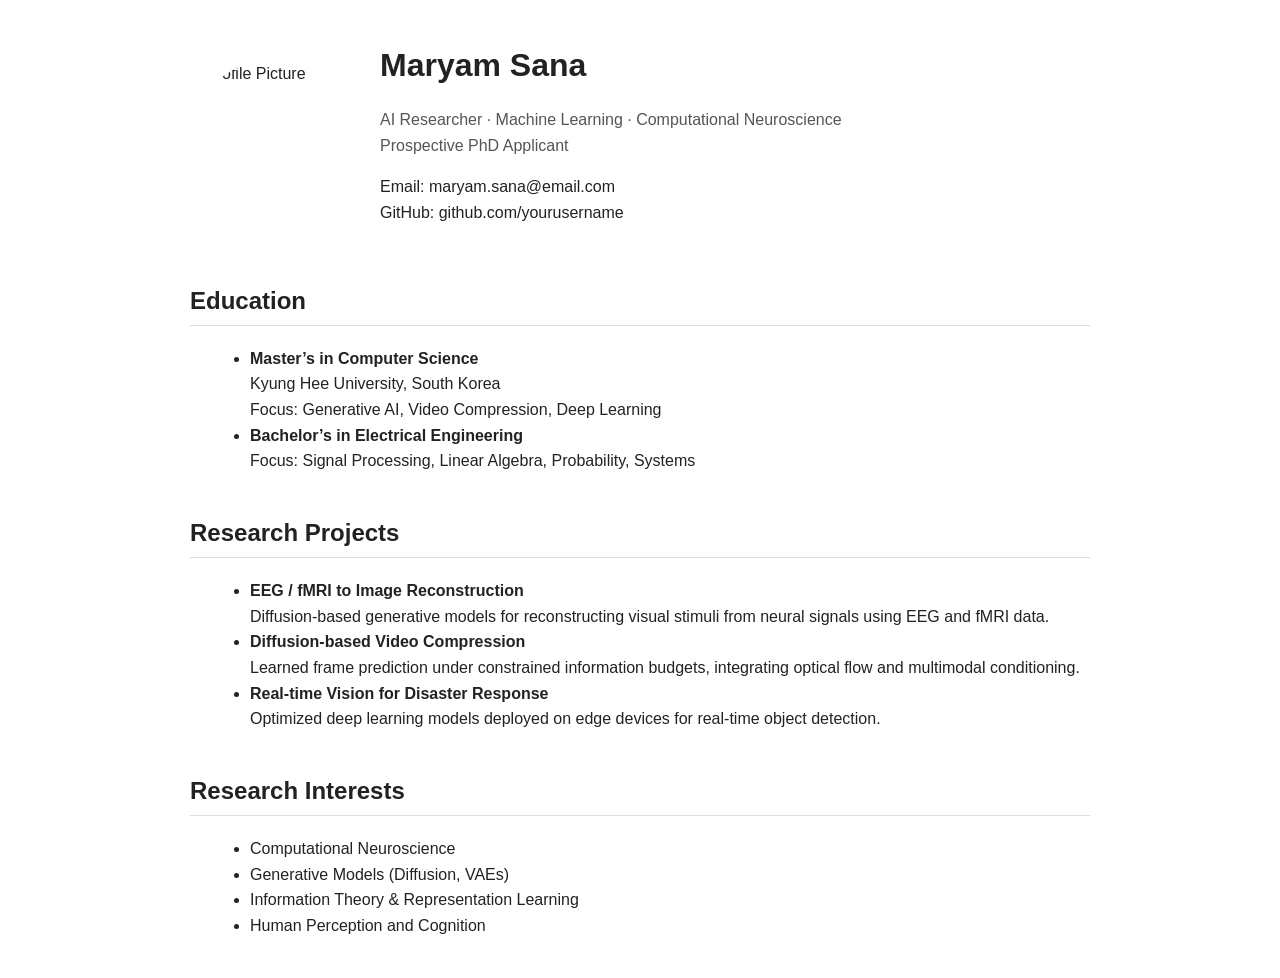
==== index.html @ d7da5d2d "Create initial index.html for research profile Initial creation" ====
<!DOCTYPE html>
<html lang="en">
<head>
    <meta charset="UTF-8">
    <meta name="viewport" content="width=device-width, initial-scale=1.0">
    <title>Maryam Sana | Research Profile</title>
    <style>
        body {
            font-family: Arial, Helvetica, sans-serif;
            max-width: 900px;
            margin: 40px auto;
            padding: 0 20px;
            line-height: 1.6;
            color: #222;
        }
        header {
            display: flex;
            align-items: center;
            gap: 30px;
            margin-bottom: 40px;
        }
        img {
            width: 160px;
            height: 160px;
            border-radius: 50%;
            object-fit: cover;
        }
        h1 {
            margin: 0;
        }
        h2 {
            margin-top: 40px;
            border-bottom: 1px solid #ddd;
            padding-bottom: 5px;
        }
        ul {
            margin-left: 20px;
        }
        .subtitle {
            color: #555;
        }
    </style>
</head>
<body>

<header>
    <img src="profile.jpg" alt="Profile Picture">
    <div>
        <h1>Maryam Sana</h1>
        <p class="subtitle">
            AI Researcher · Machine Learning · Computational Neuroscience<br>
            Prospective PhD Applicant
        </p>
        <p>
            Email: maryam.sana@email.com <br>
            GitHub: github.com/yourusername
        </p>
    </div>
</header>

<section>
    <h2>Education</h2>
    <ul>
        <li>
            <strong>Master’s in Computer Science</strong><br>
            Kyung Hee University, South Korea <br>
            Focus: Generative AI, Video Compression, Deep Learning
        </li>
        <li>
            <strong>Bachelor’s in Electrical Engineering</strong><br>
            Focus: Signal Processing, Linear Algebra, Probability, Systems
        </li>
    </ul>
</section>

<section>
    <h2>Research Projects</h2>
    <ul>
        <li>
            <strong>EEG / fMRI to Image Reconstruction</strong><br>
            Diffusion-based generative models for reconstructing visual stimuli
            from neural signals using EEG and fMRI data.
        </li>
        <li>
            <strong>Diffusion-based Video Compression</strong><br>
            Learned frame prediction under constrained information budgets,
            integrating optical flow and multimodal conditioning.
        </li>
        <li>
            <strong>Real-time Vision for Disaster Response</strong><br>
            Optimized deep learning models deployed on edge devices for
            real-time object detection.
        </li>
    </ul>
</section>

<section>
    <h2>Research Interests</h2>
    <ul>
        <li>Computational Neuroscience</li>
        <li>Generative Models (Diffusion, VAEs)</li>
        <li>Information Theory & Representation Learning</li>
        <li>Human Perception and Cognition</li>
    </ul>
</section>

</body>
</html>
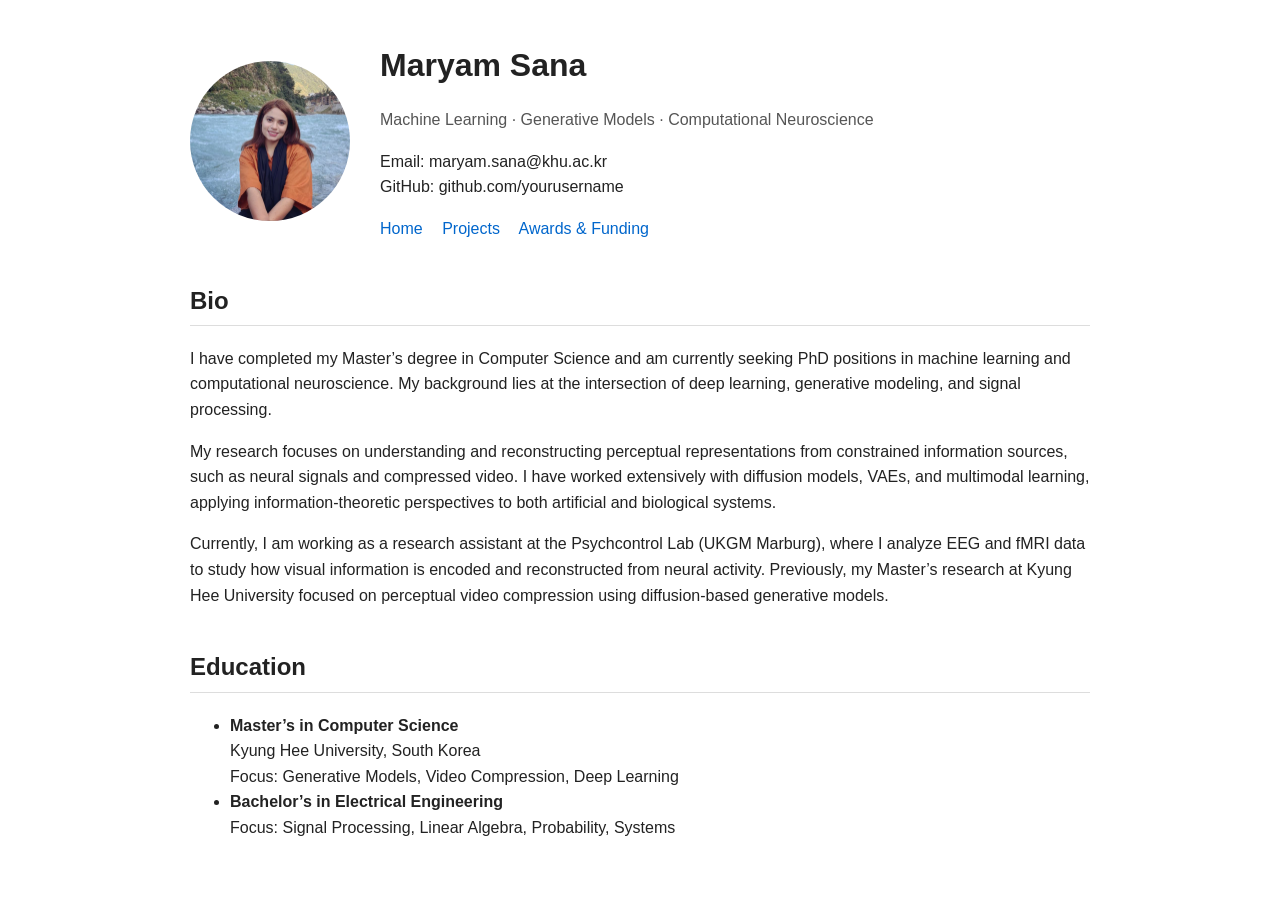
==== commit 7b319988: "initial version" ====
--- a/index.html
+++ b/index.html
@@ -17,13 +17,18 @@
             display: flex;
             align-items: center;
             gap: 30px;
-            margin-bottom: 40px;
+            margin-bottom: 30px;
         }
         img {
             width: 160px;
             height: 160px;
             border-radius: 50%;
             object-fit: cover;
+        }
+        nav a {
+            margin-right: 15px;
+            text-decoration: none;
+            color: #0066cc;
         }
         h1 {
             margin: 0;
@@ -33,9 +38,6 @@
             border-bottom: 1px solid #ddd;
             padding-bottom: 5px;
         }
-        ul {
-            margin-left: 20px;
-        }
         .subtitle {
             color: #555;
         }
@@ -44,27 +46,52 @@
 <body>
 
 <header>
-    <img src="profile.jpg" alt="Profile Picture">
+    <img src="profile_pic.jpg" alt="Profile Picture">
     <div>
         <h1>Maryam Sana</h1>
         <p class="subtitle">
-            AI Researcher · Machine Learning · Computational Neuroscience<br>
-            Prospective PhD Applicant
+            Machine Learning · Generative Models · Computational Neuroscience
         </p>
         <p>
-            Email: maryam.sana@email.com <br>
+            Email: maryam.sana@khu.ac.kr<br>
             GitHub: github.com/yourusername
         </p>
+        <nav>
+            <a href="index.html">Home</a>
+            <a href="projects.html">Projects</a>
+            <a href="awards.html">Awards & Funding</a>
+        </nav>
     </div>
 </header>
+
+<section>
+    <h2>Bio</h2>
+    <p>
+        I have completed my Master’s degree in Computer Science and am currently seeking PhD positions in
+        machine learning and computational neuroscience. My background lies at the intersection of deep learning,
+        generative modeling, and signal processing.
+    </p>
+    <p>
+        My research focuses on understanding and reconstructing perceptual representations from constrained
+        information sources, such as neural signals and compressed video. I have worked extensively with
+        diffusion models, VAEs, and multimodal learning, applying information-theoretic perspectives to both
+        artificial and biological systems.
+    </p>
+    <p>
+        Currently, I am working as a research assistant at the Psychcontrol Lab (UKGM Marburg), where I analyze
+        EEG and fMRI data to study how visual information is encoded and reconstructed from neural activity.
+        Previously, my Master’s research at Kyung Hee University focused on perceptual video compression using
+        diffusion-based generative models.
+    </p>
+</section>
 
 <section>
     <h2>Education</h2>
     <ul>
         <li>
             <strong>Master’s in Computer Science</strong><br>
-            Kyung Hee University, South Korea <br>
-            Focus: Generative AI, Video Compression, Deep Learning
+            Kyung Hee University, South Korea<br>
+            Focus: Generative Models, Video Compression, Deep Learning
         </li>
         <li>
             <strong>Bachelor’s in Electrical Engineering</strong><br>
@@ -73,36 +100,5 @@
     </ul>
 </section>
 
-<section>
-    <h2>Research Projects</h2>
-    <ul>
-        <li>
-            <strong>EEG / fMRI to Image Reconstruction</strong><br>
-            Diffusion-based generative models for reconstructing visual stimuli
-            from neural signals using EEG and fMRI data.
-        </li>
-        <li>
-            <strong>Diffusion-based Video Compression</strong><br>
-            Learned frame prediction under constrained information budgets,
-            integrating optical flow and multimodal conditioning.
-        </li>
-        <li>
-            <strong>Real-time Vision for Disaster Response</strong><br>
-            Optimized deep learning models deployed on edge devices for
-            real-time object detection.
-        </li>
-    </ul>
-</section>
-
-<section>
-    <h2>Research Interests</h2>
-    <ul>
-        <li>Computational Neuroscience</li>
-        <li>Generative Models (Diffusion, VAEs)</li>
-        <li>Information Theory & Representation Learning</li>
-        <li>Human Perception and Cognition</li>
-    </ul>
-</section>
-
 </body>
 </html>
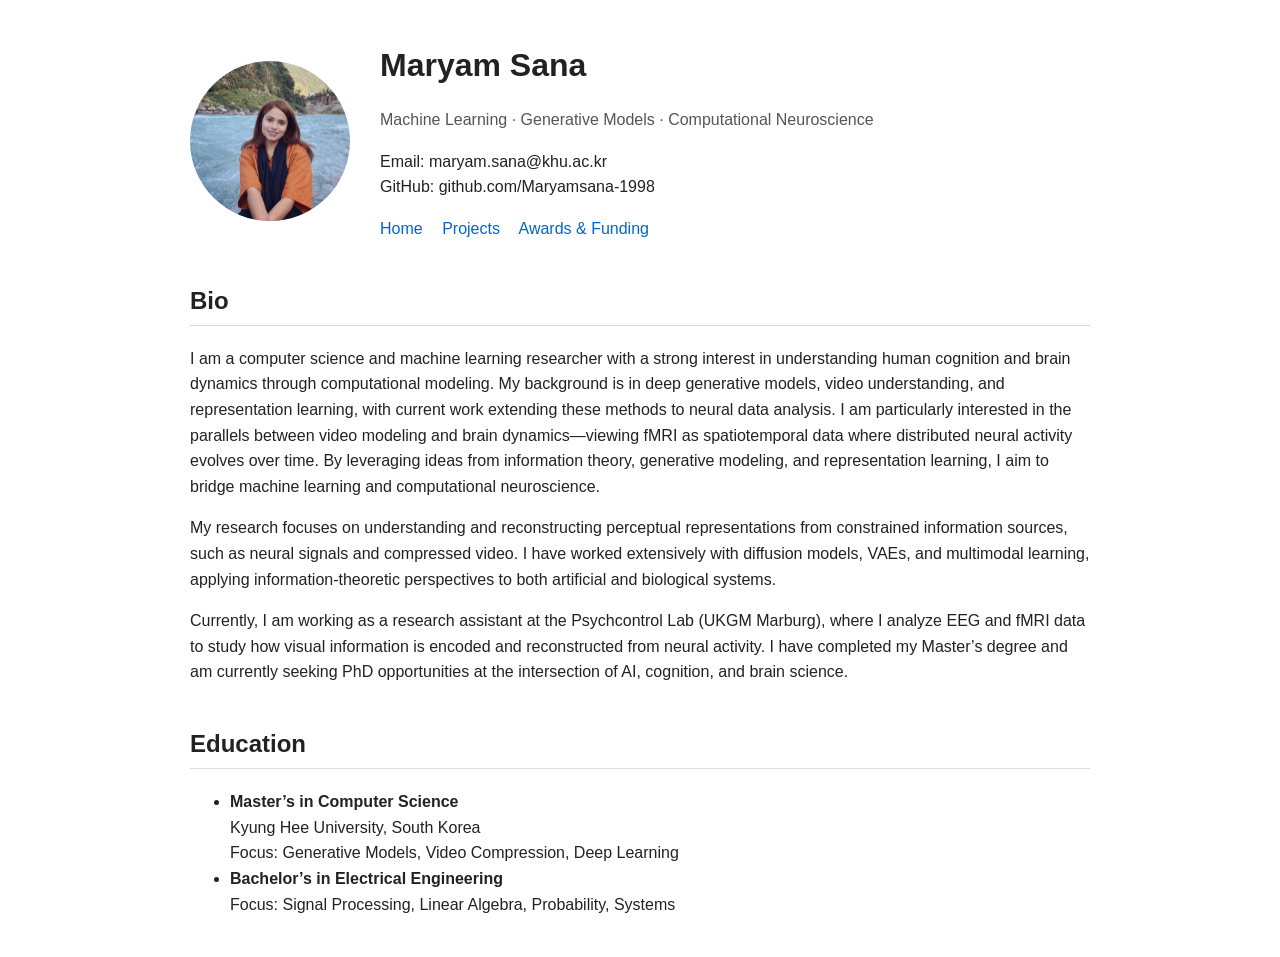
==== commit e26d2c31: "final changes added for v1" ====
--- a/index.html
+++ b/index.html
@@ -54,7 +54,7 @@
         </p>
         <p>
             Email: maryam.sana@khu.ac.kr<br>
-            GitHub: github.com/yourusername
+            GitHub: github.com/Maryamsana-1998
         </p>
         <nav>
             <a href="index.html">Home</a>
@@ -67,9 +67,13 @@
 <section>
     <h2>Bio</h2>
     <p>
-        I have completed my Master’s degree in Computer Science and am currently seeking PhD positions in
-        machine learning and computational neuroscience. My background lies at the intersection of deep learning,
-        generative modeling, and signal processing.
+        I am a computer science and machine learning researcher with a strong interest in understanding 
+        human cognition and brain dynamics through computational modeling. My background is in deep generative models, 
+        video understanding, and representation learning, with current work extending these methods to neural data analysis.
+        I am particularly interested in the parallels between video modeling and brain dynamics—viewing fMRI as spatiotemporal data
+         where distributed neural activity evolves over time. By leveraging ideas from information theory, 
+         generative modeling, and representation learning, I aim to bridge machine learning and computational neuroscience. 
+         
     </p>
     <p>
         My research focuses on understanding and reconstructing perceptual representations from constrained
@@ -80,8 +84,7 @@
     <p>
         Currently, I am working as a research assistant at the Psychcontrol Lab (UKGM Marburg), where I analyze
         EEG and fMRI data to study how visual information is encoded and reconstructed from neural activity.
-        Previously, my Master’s research at Kyung Hee University focused on perceptual video compression using
-        diffusion-based generative models.
+        I have completed my Master’s degree and am currently seeking PhD opportunities at the intersection of AI, cognition, and brain science.
     </p>
 </section>
 
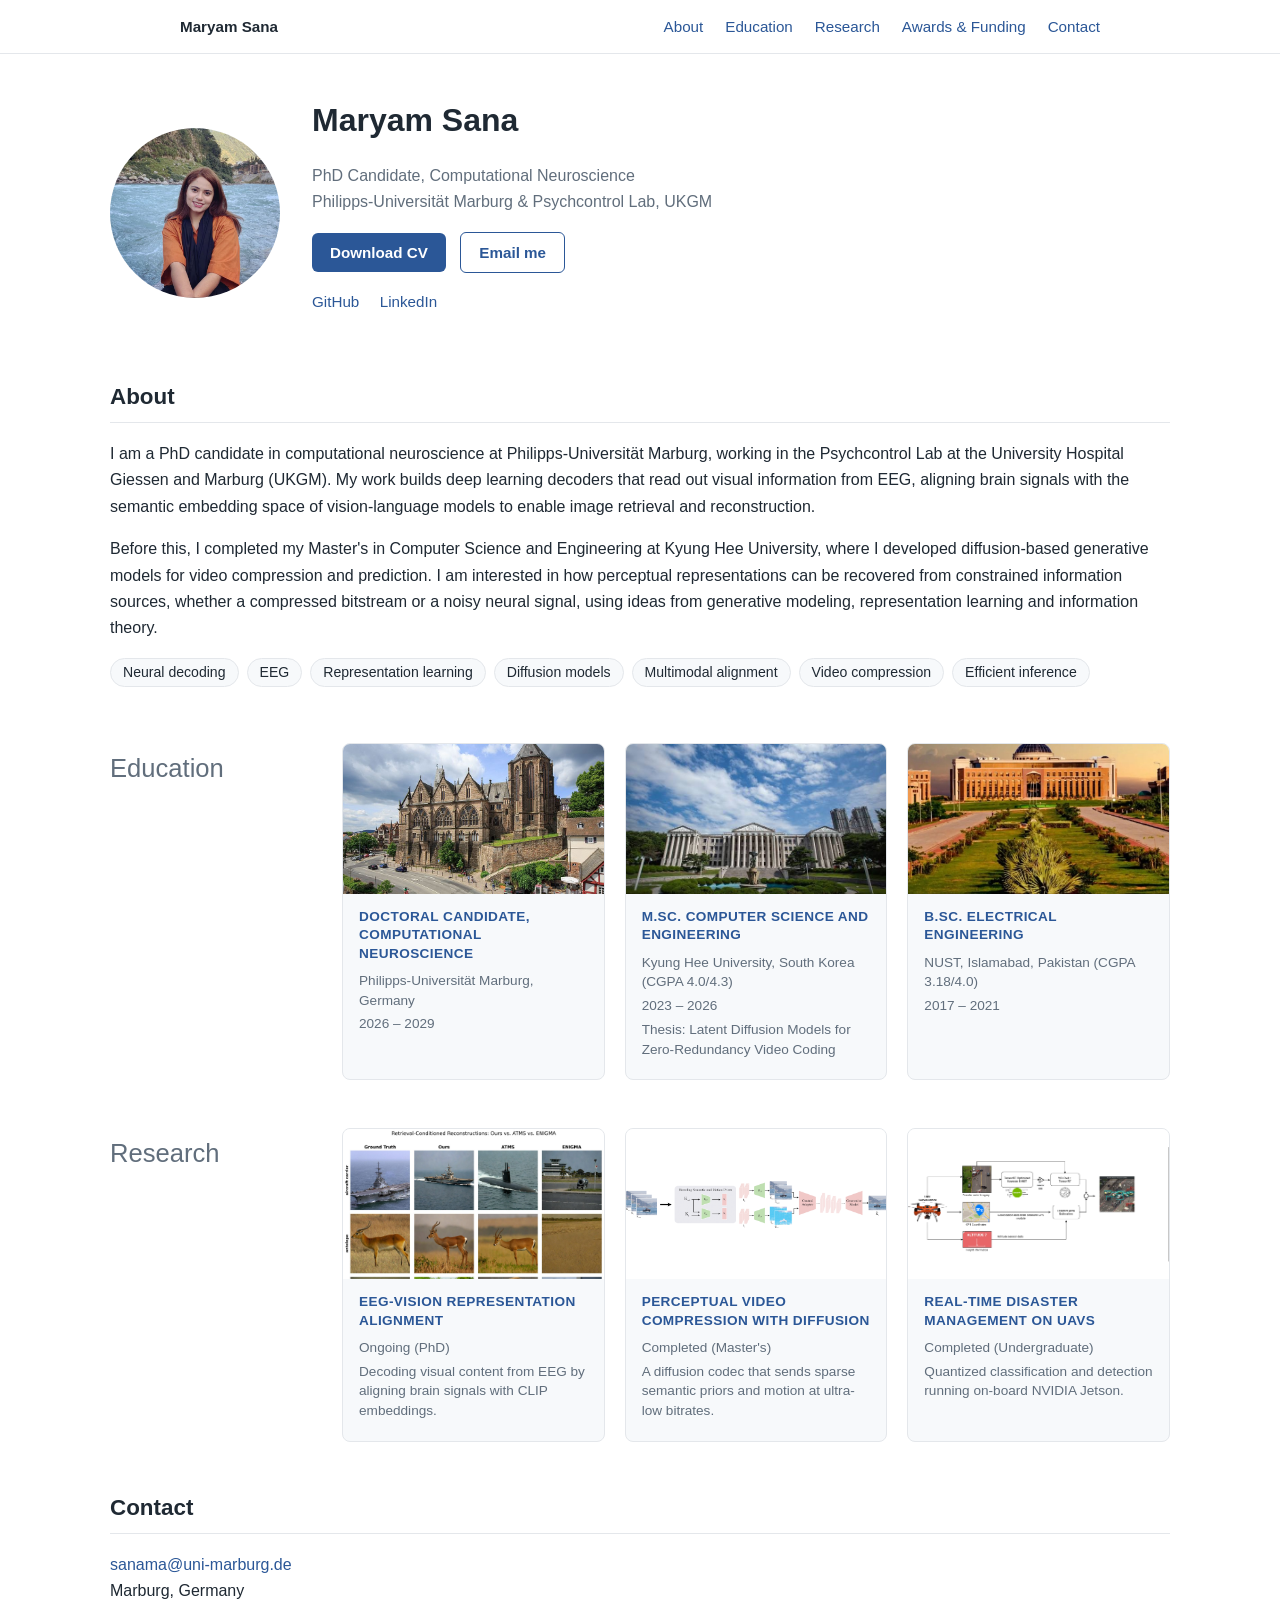
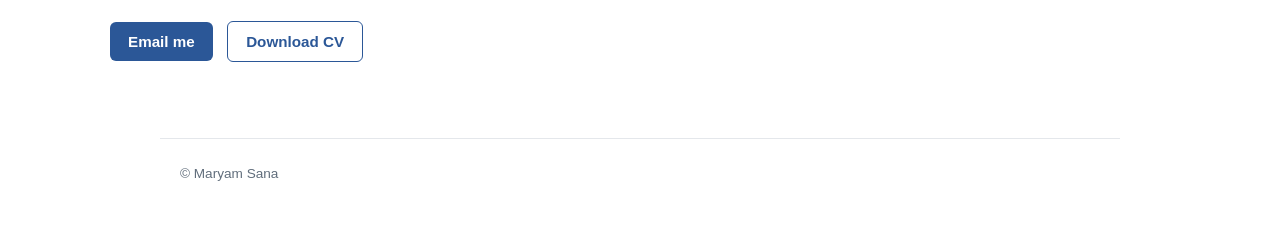
==== commit 4d91518d: "Redesign site: card layout, separate project pages, EEG and video figures, CV download Co-Authored-B" ====
--- a/index.html
+++ b/index.html
@@ -4,104 +4,105 @@
     <meta charset="UTF-8">
     <meta name="viewport" content="width=device-width, initial-scale=1.0">
     <title>Maryam Sana | Research Profile</title>
-    <style>
-        body {
-            font-family: Arial, Helvetica, sans-serif;
-            max-width: 900px;
-            margin: 40px auto;
-            padding: 0 20px;
-            line-height: 1.6;
-            color: #222;
-        }
-        header {
-            display: flex;
-            align-items: center;
-            gap: 30px;
-            margin-bottom: 30px;
-        }
-        img {
-            width: 160px;
-            height: 160px;
-            border-radius: 50%;
-            object-fit: cover;
-        }
-        nav a {
-            margin-right: 15px;
-            text-decoration: none;
-            color: #0066cc;
-        }
-        h1 {
-            margin: 0;
-        }
-        h2 {
-            margin-top: 40px;
-            border-bottom: 1px solid #ddd;
-            padding-bottom: 5px;
-        }
-        .subtitle {
-            color: #555;
-        }
-    </style>
+    <meta name="description" content="Maryam Sana: PhD candidate in computational neuroscience at Philipps-Universität Marburg. EEG decoding, generative models, video compression.">
+    <link rel="stylesheet" href="style.css">
 </head>
 <body>
 
-<header>
-    <img src="profile_pic.jpg" alt="Profile Picture">
+<div class="topnav">
+    <div class="inner">
+        <a class="brand" href="index.html">Maryam Sana</a>
+        <a href="#about">About</a>
+        <a href="#education">Education</a>
+        <a href="#research">Research</a>
+        <a href="awards.html">Awards &amp; Funding</a>
+        <a href="#contact">Contact</a>
+    </div>
+</div>
+
+<main>
+
+<div class="hero">
+    <img src="profile_pic.jpg" alt="Maryam Sana">
     <div>
         <h1>Maryam Sana</h1>
         <p class="subtitle">
-            Machine Learning · Generative Models · Computational Neuroscience
+            PhD Candidate, Computational Neuroscience<br>
+            Philipps-Universität Marburg &amp; Psychcontrol Lab, UKGM
         </p>
-        <p>
-            Email: maryam.sana@khu.ac.kr<br>
-            GitHub: github.com/Maryamsana-1998
+        <p class="buttons">
+            <a class="btn" href="cv/Maryam_Sana_CV.pdf" download>Download CV</a>
+            <a class="btn btn-outline" href="mailto:sanama@uni-marburg.de">Email me</a>
         </p>
-        <nav>
-            <a href="index.html">Home</a>
-            <a href="projects.html">Projects</a>
-            <a href="awards.html">Awards & Funding</a>
-        </nav>
+        <p class="links">
+            <a href="https://github.com/Maryamsana-1998">GitHub</a>
+            <a href="https://linkedin.com/in/maryamsana98/">LinkedIn</a>
+        </p>
     </div>
-</header>
+</div>
 
-<section>
-    <h2>Bio</h2>
+<section id="about">
+    <h2>About</h2>
     <p>
-        I am a computer science and machine learning researcher with a strong interest in understanding 
-        human cognition and brain dynamics through computational modeling. My background is in deep generative models, 
-        video understanding, and representation learning, with current work extending these methods to neural data analysis.
-        I am particularly interested in the parallels between video modeling and brain dynamics—viewing fMRI as spatiotemporal data
-         where distributed neural activity evolves over time. By leveraging ideas from information theory, 
-         generative modeling, and representation learning, I aim to bridge machine learning and computational neuroscience. 
-         
+        I am a PhD candidate in computational neuroscience at Philipps-Universität Marburg,
+        working in the Psychcontrol Lab at the University Hospital Giessen and Marburg (UKGM).
+        My work builds deep learning decoders that read out visual information from EEG, aligning brain
+        signals with the semantic embedding space of vision-language models to enable image retrieval
+        and reconstruction.
     </p>
     <p>
-        My research focuses on understanding and reconstructing perceptual representations from constrained
-        information sources, such as neural signals and compressed video. I have worked extensively with
-        diffusion models, VAEs, and multimodal learning, applying information-theoretic perspectives to both
-        artificial and biological systems.
+        Before this, I completed my Master's in Computer Science and Engineering at Kyung Hee University,
+        where I developed diffusion-based generative models for video compression and prediction.
+        I am interested in how perceptual representations can be recovered from constrained information
+        sources, whether a compressed bitstream or a noisy neural signal, using ideas from generative
+        modeling, representation learning and information theory.
+    </p>
+    <ul class="interests">
+        <li>Neural decoding</li>
+        <li>EEG</li>
+        <li>Representation learning</li>
+        <li>Diffusion models</li>
+        <li>Multimodal alignment</li>
+        <li>Video compression</li>
+        <li>Efficient inference</li>
+    </ul>
+</section>
+
+
+<section id="education" class="split">
+    <h2>Education</h2>
+    <div class="grid">
+            <div class="gcard"><img class="c-img" src="figures/uni-marburg_Rolf_.jpg" alt="Philipps-Universität Marburg"><div class="c-body"><h3>Doctoral Candidate, Computational Neuroscience</h3><p>Philipps-Universität Marburg, Germany</p><p>2026 – 2029</p></div></div>
+            <div class="gcard"><img class="c-img" src="figures/kyung_hee_university.jpg" alt="Kyung Hee University"><div class="c-body"><h3>M.Sc. Computer Science and Engineering</h3><p>Kyung Hee University, South Korea (CGPA 4.0/4.3)</p><p>2023 – 2026</p><p>Thesis: Latent Diffusion Models for Zero-Redundancy Video Coding</p></div></div>
+            <div class="gcard"><img class="c-img" src="figures/nust_campus.jpg" alt="NUST Islamabad"><div class="c-body"><h3>B.Sc. Electrical Engineering</h3><p>NUST, Islamabad, Pakistan (CGPA 3.18/4.0)</p><p>2017 – 2021</p></div></div>
+    </div>
+</section>
+
+<section id="research" class="split">
+    <h2>Research</h2>
+    <div class="grid">
+            <a class="gcard" href="projects/eeg.html"><img class="c-img top" src="figures/eeg/sota_recon_comparison_grid_web.jpg" alt="EEG reconstructions"><div class="c-body"><h3>EEG-Vision Representation Alignment</h3><p>Ongoing (PhD)</p><p>Decoding visual content from EEG by aligning brain signals with CLIP embeddings.</p></div></a>
+            <a class="gcard" href="projects/video-compression.html"><img class="c-img contain" src="figures/video_compression/enc_dec_pair.png" alt="Encoder and decoder architecture"><div class="c-body"><h3>Perceptual Video Compression with Diffusion</h3><p>Completed (Master's)</p><p>A diffusion codec that sends sparse semantic priors and motion at ultra-low bitrates.</p></div></a>
+            <a class="gcard" href="projects/rtdm.html"><img class="c-img contain" src="projects/figs/RTDM_final.png" alt="RTDM module overview"><div class="c-body"><h3>Real-Time Disaster Management on UAVs</h3><p>Completed (Undergraduate)</p><p>Quantized classification and detection running on-board NVIDIA Jetson.</p></div></a>
+    </div>
+</section>
+
+
+<section id="contact">
+    <h2>Contact</h2>
+    <p>
+        <a href="mailto:sanama@uni-marburg.de">sanama@uni-marburg.de</a><br>
+        Marburg, Germany
     </p>
     <p>
-        Currently, I am working as a research assistant at the Psychcontrol Lab (UKGM Marburg), where I analyze
-        EEG and fMRI data to study how visual information is encoded and reconstructed from neural activity.
-        I have completed my Master’s degree and am currently seeking PhD opportunities at the intersection of AI, cognition, and brain science.
+        <a class="btn" href="mailto:sanama@uni-marburg.de">Email me</a>
+        <a class="btn btn-outline" href="cv/Maryam_Sana_CV.pdf" download>Download CV</a>
     </p>
 </section>
 
-<section>
-    <h2>Education</h2>
-    <ul>
-        <li>
-            <strong>Master’s in Computer Science</strong><br>
-            Kyung Hee University, South Korea<br>
-            Focus: Generative Models, Video Compression, Deep Learning
-        </li>
-        <li>
-            <strong>Bachelor’s in Electrical Engineering</strong><br>
-            Focus: Signal Processing, Linear Algebra, Probability, Systems
-        </li>
-    </ul>
-</section>
+</main>
+
+<footer>&copy; Maryam Sana</footer>
 
 </body>
 </html>
--- a/style.css
+++ b/style.css
@@ -0,0 +1,218 @@
+:root {
+    --bg: #ffffff;
+    --fg: #1f2933;
+    --muted: #616e7c;
+    --accent: #2b5797;
+    --line: #e4e7eb;
+    --card: #f7f9fb;
+}
+@media (prefers-color-scheme: dark) {
+    :root {
+        --bg: #14181d;
+        --fg: #e4e7eb;
+        --muted: #9aa5b1;
+        --accent: #7aa7e6;
+        --line: #2a323b;
+        --card: #1b2128;
+    }
+}
+* { box-sizing: border-box; }
+html { scroll-behavior: smooth; scroll-padding-top: 70px; }
+body {
+    margin: 0;
+    background: var(--bg);
+    color: var(--fg);
+    font-family: -apple-system, "Segoe UI", Roboto, Helvetica, Arial, sans-serif;
+    line-height: 1.65;
+}
+a { color: var(--accent); text-decoration: none; }
+a:hover { text-decoration: underline; }
+
+.topnav {
+    position: sticky;
+    top: 0;
+    z-index: 10;
+    background: var(--bg);
+    border-bottom: 1px solid var(--line);
+}
+.topnav .inner {
+    max-width: 960px;
+    margin: 0 auto;
+    padding: 14px 20px;
+    display: flex;
+    flex-wrap: wrap;
+    gap: 6px 22px;
+    align-items: center;
+}
+.topnav .brand { font-weight: 700; color: var(--fg); margin-right: auto; }
+.topnav a { font-size: 0.95rem; }
+
+main { max-width: 960px; margin: 0 auto; padding: 0 20px 60px; }
+section { padding-top: 48px; }
+h1 { margin: 0 0 4px; font-size: 2rem; }
+h2 {
+    margin: 0 0 18px;
+    font-size: 1.4rem;
+    border-bottom: 1px solid var(--line);
+    padding-bottom: 6px;
+}
+h3 { margin: 26px 0 6px; font-size: 1.05rem; }
+.muted, .subtitle { color: var(--muted); }
+
+.hero { display: flex; gap: 32px; align-items: center; padding-top: 40px; }
+.hero img {
+    width: 170px;
+    height: 170px;
+    border-radius: 50%;
+    object-fit: cover;
+    flex-shrink: 0;
+}
+.hero .links a { margin-right: 16px; font-size: 0.95rem; }
+
+.interests { display: flex; flex-wrap: wrap; gap: 8px; padding: 0; list-style: none; margin: 10px 0 0; }
+.interests li {
+    background: var(--card);
+    border: 1px solid var(--line);
+    border-radius: 999px;
+    padding: 2px 12px;
+    font-size: 0.88rem;
+}
+
+.entry { display: grid; grid-template-columns: 150px 1fr; gap: 6px 24px; margin-bottom: 26px; }
+.entry .when { color: var(--muted); font-size: 0.9rem; }
+.entry .role { font-weight: 600; }
+.entry .where { color: var(--muted); }
+.entry ul { margin: 8px 0 0; padding-left: 20px; }
+.entry li { margin-bottom: 4px; }
+
+.cards { display: grid; grid-template-columns: repeat(auto-fit, minmax(260px, 1fr)); gap: 18px; }
+.card {
+    background: var(--card);
+    border: 1px solid var(--line);
+    border-radius: 10px;
+    padding: 16px 18px;
+}
+.card h3 { margin-top: 0; }
+.card .status { font-size: 0.82rem; color: var(--muted); font-style: italic; }
+
+/* detail pages */
+img.fig {
+    max-width: 100%;
+    margin: 16px 0;
+    border: 1px solid var(--line);
+    padding: 5px;
+    background: var(--card);
+}
+.status { font-style: italic; color: var(--muted); }
+ul { padding-left: 22px; }
+li { margin-bottom: 8px; }
+
+footer { max-width: 960px; margin: 0 auto; padding: 24px 20px 40px; color: var(--muted); font-size: 0.85rem; border-top: 1px solid var(--line); }
+
+@media (max-width: 640px) {
+    .hero { flex-direction: column; text-align: center; }
+    .entry { grid-template-columns: 1fr; }
+}
+
+.btn {
+    display: inline-block;
+    padding: 7px 18px;
+    border-radius: 6px;
+    background: var(--accent);
+    color: var(--bg);
+    font-size: 0.95rem;
+    font-weight: 600;
+    margin-right: 10px;
+}
+.btn:hover { text-decoration: none; opacity: 0.9; }
+.btn-outline { background: transparent; color: var(--accent); border: 1px solid var(--accent); }
+.entry .role a { color: inherit; }
+
+.thumb {
+    display: block;
+    width: 100%;
+    max-width: 150px;
+    aspect-ratio: 3 / 2;
+    object-fit: cover;
+    border-radius: 6px;
+    border: 1px solid var(--line);
+    margin-top: 8px;
+}
+.card-img {
+    display: block;
+    width: 100%;
+    height: 150px;
+    object-fit: cover;
+    border-radius: 6px;
+    margin-bottom: 12px;
+}
+.card-img.contain { object-fit: contain; background: #fff; border: 1px solid var(--line); }
+.hero-img {
+    display: block;
+    width: 100%;
+    max-height: 280px;
+    object-fit: cover;
+    border-radius: 8px;
+    margin: 14px 0 6px;
+}
+img.fig-small { max-width: 360px; display: block; }
+
+.fig-row { display: flex; gap: 16px; align-items: flex-start; }
+.fig-row figure { flex: 1 1 0; margin: 0; min-width: 0; }
+.fig-row img.fig { width: 100%; margin: 0; }
+.fig-row figcaption { text-align: center; font-size: 0.9rem; color: var(--muted); margin-top: 6px; }
+@media (max-width: 640px) { .fig-row { flex-direction: column; } }
+
+img.fig-tall { max-width: 620px; display: block; margin-left: auto; margin-right: auto; }
+
+/* sample-style sections: title left, card grid right */
+main { max-width: 1100px; }
+.hero { padding-top: 40px; }
+section.split {
+    display: grid;
+    grid-template-columns: 200px 1fr;
+    gap: 0 32px;
+    align-items: start;
+}
+section.split > h2 { border-bottom: 0; font-size: 1.6rem; font-weight: 400; color: var(--muted); padding-top: 4px; }
+.grid { display: grid; grid-template-columns: repeat(3, minmax(0, 1fr)); gap: 20px; }
+.gcard {
+    display: flex;
+    flex-direction: column;
+    background: var(--card);
+    border: 1px solid var(--line);
+    border-radius: 8px;
+    overflow: hidden;
+    color: var(--fg);
+    transition: transform .15s, box-shadow .15s;
+}
+a.gcard:hover { text-decoration: none; transform: translateY(-3px); box-shadow: 0 6px 18px rgba(0,0,0,.18); }
+.c-img { display: block; width: 100%; height: 150px; object-fit: cover; }
+.c-img.contain { object-fit: contain; background: #fff; }
+.c-ph {
+    display: flex; align-items: center; justify-content: center;
+    background: var(--line); color: var(--muted); font-weight: 700; font-size: 1.1rem; letter-spacing: .04em;
+}
+.c-body { padding: 14px 16px 16px; flex: 1; }
+.c-body h3 { margin: 0 0 8px; font-size: .85rem; text-transform: uppercase; letter-spacing: .03em; color: var(--accent); line-height: 1.35; }
+.c-body p { margin: 0 0 4px; font-size: .85rem; color: var(--muted); line-height: 1.45; }
+@media (max-width: 900px) {
+    section.split { grid-template-columns: 1fr; }
+    .grid { grid-template-columns: repeat(2, minmax(0, 1fr)); }
+}
+@media (max-width: 560px) { .grid { grid-template-columns: 1fr; } }
+
+/* project pages */
+main.project { max-width: 900px; }
+main.project h1 { font-size: 1.8rem; margin-bottom: 6px; }
+main.project h2 { margin-top: 36px; }
+.pfig { margin: 22px 0; }
+.pfig img.fig { display: block; margin: 0 auto; max-width: 100%; }
+.pfig figcaption { margin-top: 8px; font-size: .88rem; color: var(--muted); text-align: center; }
+img.fig-wide { width: 100%; }
+.c-img.top { object-position: top; }
+.back { margin-top: 40px; }
+
+.pfig img.fig.fig-pair { max-width: 640px; }
+.pfig img.fig.fig-med { max-width: 440px; }
+.pfig img.fig.fig-xs { max-width: 260px; }
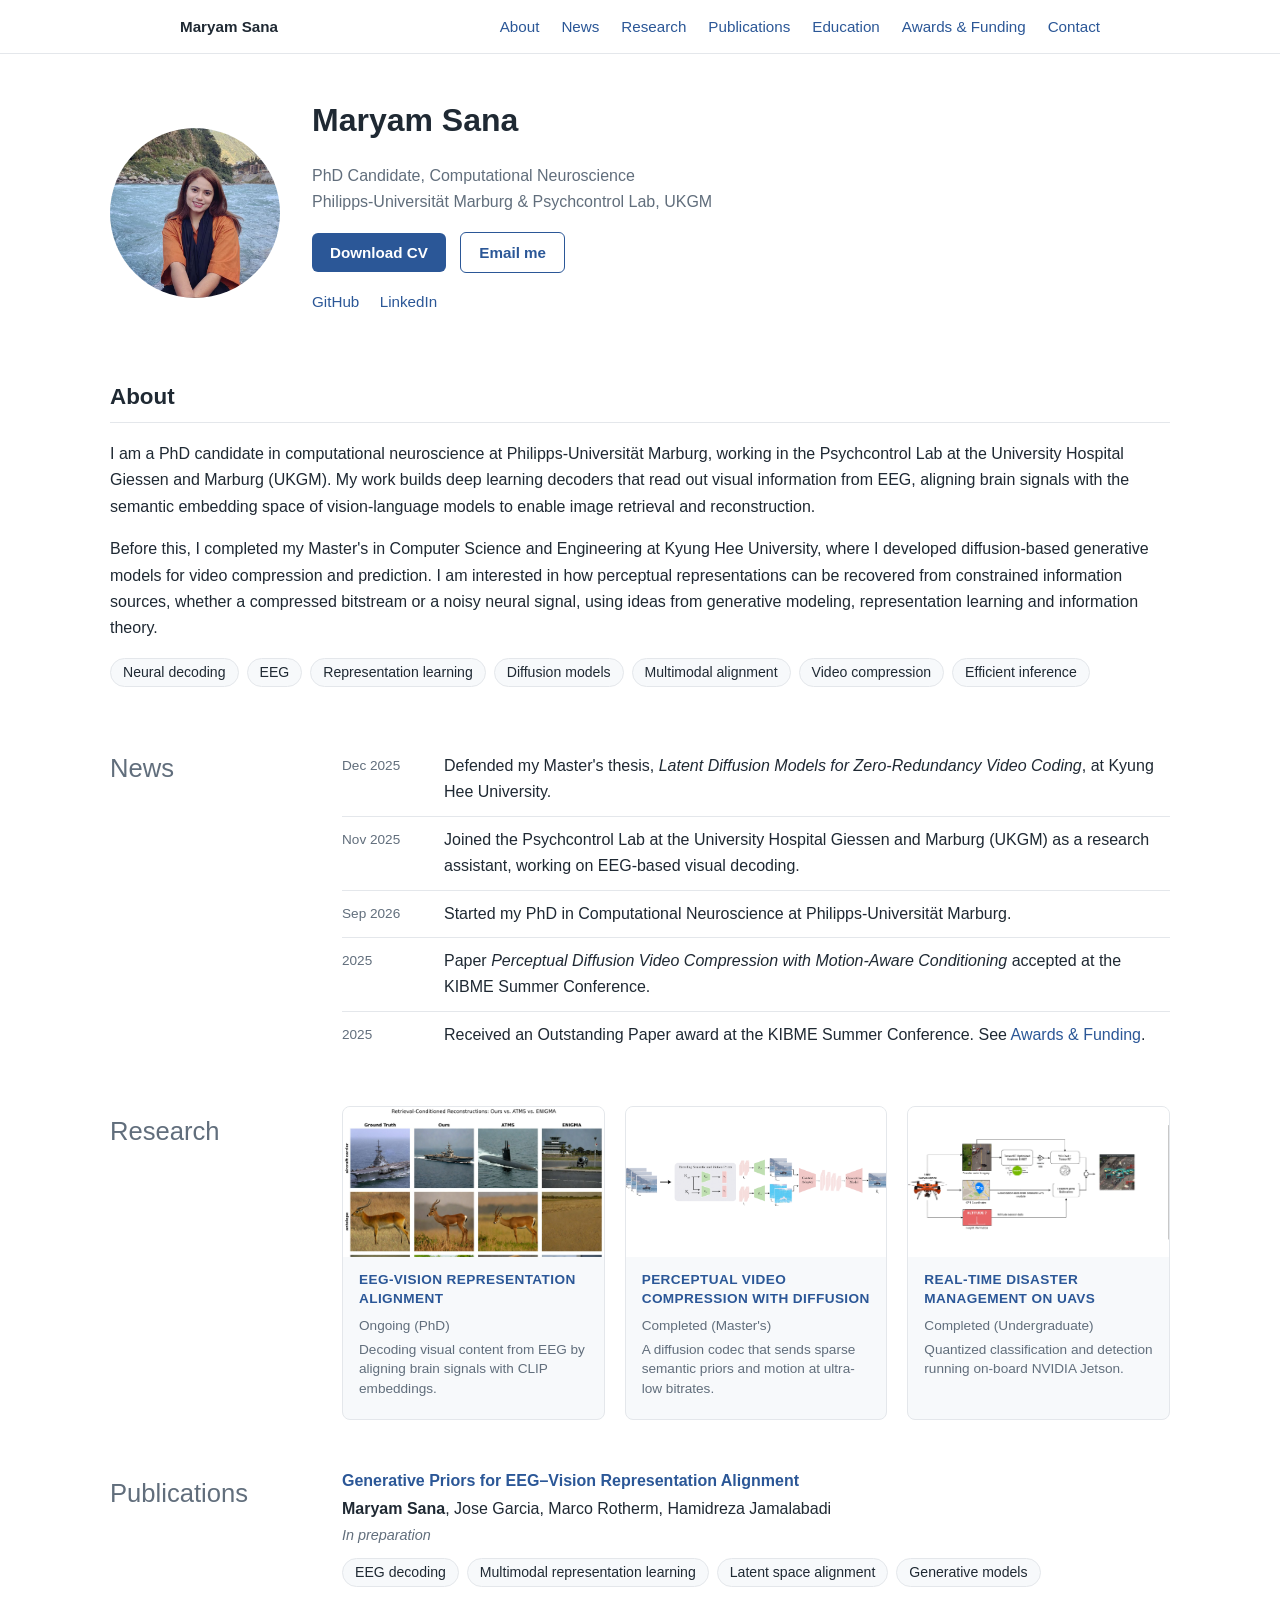
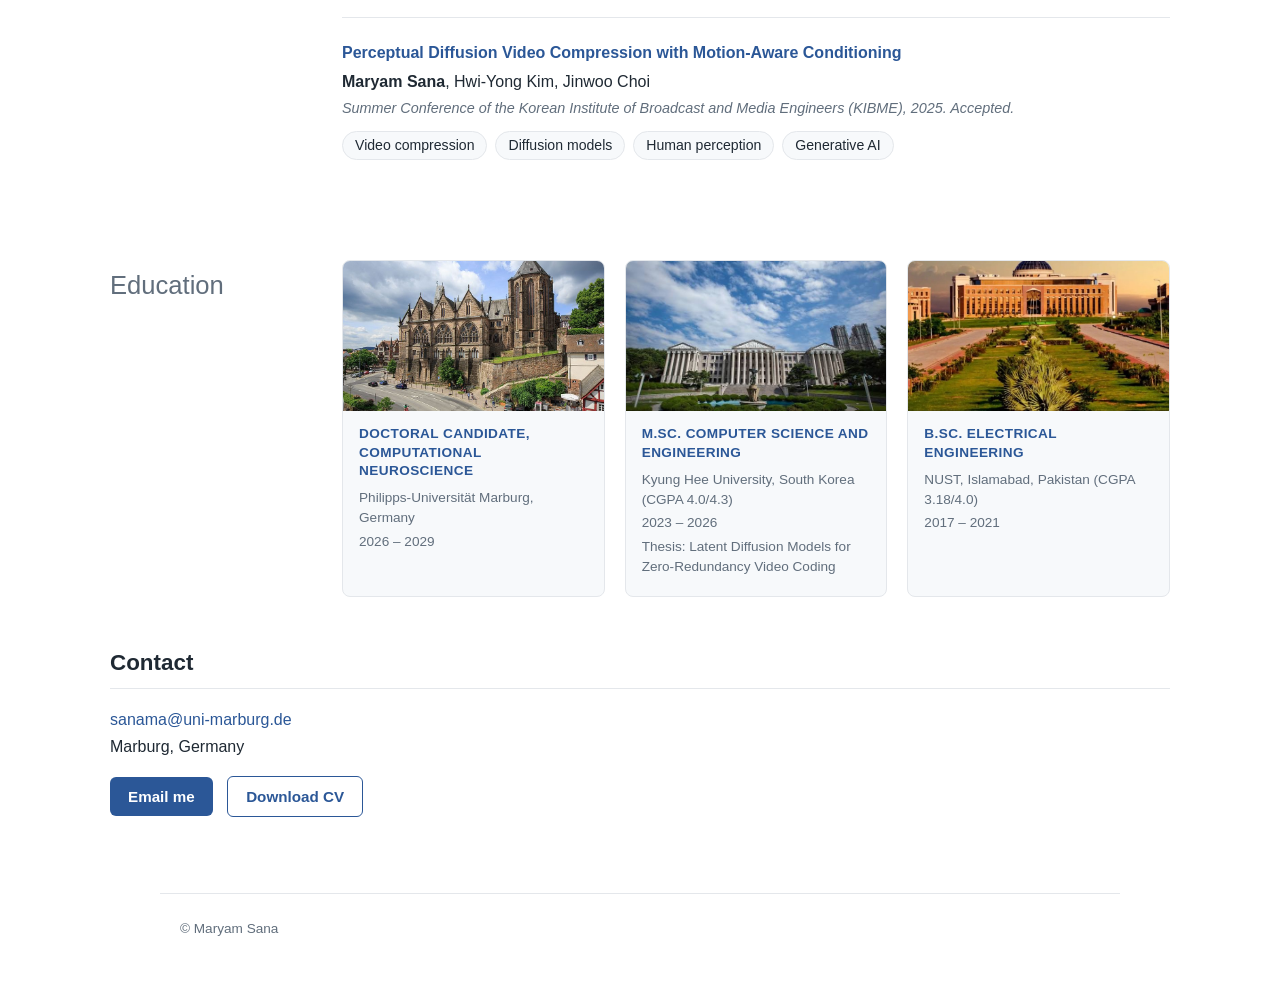
==== commit 21168392: "Add News and Publications sections, update nav Co-Authored-By: Claude Sonnet 5.5 <noreply@anthropic." ====
--- a/index.html
+++ b/index.html
@@ -12,11 +12,13 @@
 <div class="topnav">
     <div class="inner">
         <a class="brand" href="index.html">Maryam Sana</a>
-        <a href="#about">About</a>
-        <a href="#education">Education</a>
-        <a href="#research">Research</a>
+        <a href="index.html#about">About</a>
+        <a href="index.html#news">News</a>
+        <a href="index.html#research">Research</a>
+        <a href="index.html#publications">Publications</a>
+        <a href="index.html#education">Education</a>
         <a href="awards.html">Awards &amp; Funding</a>
-        <a href="#contact">Contact</a>
+        <a href="index.html#contact">Contact</a>
     </div>
 </div>
 
@@ -69,13 +71,16 @@
 </section>
 
 
-<section id="education" class="split">
-    <h2>Education</h2>
-    <div class="grid">
-            <div class="gcard"><img class="c-img" src="figures/uni-marburg_Rolf_.jpg" alt="Philipps-Universität Marburg"><div class="c-body"><h3>Doctoral Candidate, Computational Neuroscience</h3><p>Philipps-Universität Marburg, Germany</p><p>2026 – 2029</p></div></div>
-            <div class="gcard"><img class="c-img" src="figures/kyung_hee_university.jpg" alt="Kyung Hee University"><div class="c-body"><h3>M.Sc. Computer Science and Engineering</h3><p>Kyung Hee University, South Korea (CGPA 4.0/4.3)</p><p>2023 – 2026</p><p>Thesis: Latent Diffusion Models for Zero-Redundancy Video Coding</p></div></div>
-            <div class="gcard"><img class="c-img" src="figures/nust_campus.jpg" alt="NUST Islamabad"><div class="c-body"><h3>B.Sc. Electrical Engineering</h3><p>NUST, Islamabad, Pakistan (CGPA 3.18/4.0)</p><p>2017 – 2021</p></div></div>
-    </div>
+
+<section id="news" class="split">
+    <h2>News</h2>
+    <ul class="news">
+        <li><span class="date">Dec 2025</span><div>Defended my Master's thesis, <em>Latent Diffusion Models for Zero-Redundancy Video Coding</em>, at Kyung Hee University.</div></li>
+        <li><span class="date">Nov 2025</span><div>Joined the Psychcontrol Lab at the University Hospital Giessen and Marburg (UKGM) as a research assistant, working on EEG-based visual decoding.</div></li>
+        <li><span class="date">Sep 2026</span><div>Started my PhD in Computational Neuroscience at Philipps-Universit&auml;t Marburg.</div></li>
+        <li><span class="date">2025</span><div>Paper <em>Perceptual Diffusion Video Compression with Motion-Aware Conditioning</em> accepted at the KIBME Summer Conference.</div></li>
+        <li><span class="date">2025</span><div>Received an Outstanding Paper award at the KIBME Summer Conference. See <a href="awards.html">Awards &amp; Funding</a>.</div></li>
+    </ul>
 </section>
 
 <section id="research" class="split">
@@ -87,6 +92,32 @@
     </div>
 </section>
 
+<section id="publications" class="split">
+    <h2>Publications</h2>
+    <ul class="pubs">
+        <li>
+            <div class="pub-title">Generative Priors for EEG&ndash;Vision Representation Alignment</div>
+            <div class="pub-authors"><strong>Maryam Sana</strong>, Jose Garcia, Marco Rotherm, Hamidreza Jamalabadi</div>
+            <div class="pub-venue">In preparation</div>
+            <ul class="interests"><li>EEG decoding</li><li>Multimodal representation learning</li><li>Latent space alignment</li><li>Generative models</li></ul>
+        </li>
+        <li>
+            <div class="pub-title">Perceptual Diffusion Video Compression with Motion-Aware Conditioning</div>
+            <div class="pub-authors"><strong>Maryam Sana</strong>, Hwi-Yong Kim, Jinwoo Choi</div>
+            <div class="pub-venue">Summer Conference of the Korean Institute of Broadcast and Media Engineers (KIBME), 2025. Accepted.</div>
+            <ul class="interests"><li>Video compression</li><li>Diffusion models</li><li>Human perception</li><li>Generative AI</li></ul>
+        </li>
+    </ul>
+</section>
+
+<section id="education" class="split">
+    <h2>Education</h2>
+    <div class="grid">
+            <div class="gcard"><img class="c-img" src="figures/uni-marburg_Rolf_.jpg" alt="Philipps-Universität Marburg"><div class="c-body"><h3>Doctoral Candidate, Computational Neuroscience</h3><p>Philipps-Universität Marburg, Germany</p><p>2026 – 2029</p></div></div>
+            <div class="gcard"><img class="c-img" src="figures/kyung_hee_university.jpg" alt="Kyung Hee University"><div class="c-body"><h3>M.Sc. Computer Science and Engineering</h3><p>Kyung Hee University, South Korea (CGPA 4.0/4.3)</p><p>2023 – 2026</p><p>Thesis: Latent Diffusion Models for Zero-Redundancy Video Coding</p></div></div>
+            <div class="gcard"><img class="c-img" src="figures/nust_campus.jpg" alt="NUST Islamabad"><div class="c-body"><h3>B.Sc. Electrical Engineering</h3><p>NUST, Islamabad, Pakistan (CGPA 3.18/4.0)</p><p>2017 – 2021</p></div></div>
+    </div>
+</section>
 
 <section id="contact">
     <h2>Contact</h2>
--- a/style.css
+++ b/style.css
@@ -216,3 +216,15 @@
 .pfig img.fig.fig-pair { max-width: 640px; }
 .pfig img.fig.fig-med { max-width: 440px; }
 .pfig img.fig.fig-xs { max-width: 260px; }
+
+/* news and publications */
+.news, .pubs { list-style: none; padding: 0; margin: 0; }
+.news li { display: grid; grid-template-columns: 90px 1fr; gap: 12px; padding: 10px 0; border-bottom: 1px solid var(--line); margin: 0; }
+.news li:last-child { border-bottom: 0; }
+.news .date { color: var(--muted); font-size: .85rem; padding-top: 2px; }
+.pubs > li { padding: 0 0 22px; margin: 0 0 22px; border-bottom: 1px solid var(--line); }
+.pubs > li:last-child { border-bottom: 0; }
+.pub-title { font-weight: 600; color: var(--accent); }
+.pub-authors { margin-top: 2px; }
+.pub-venue { color: var(--muted); font-size: .9rem; font-style: italic; margin-top: 2px; }
+@media (max-width: 560px) { .news li { grid-template-columns: 1fr; gap: 2px; } }
